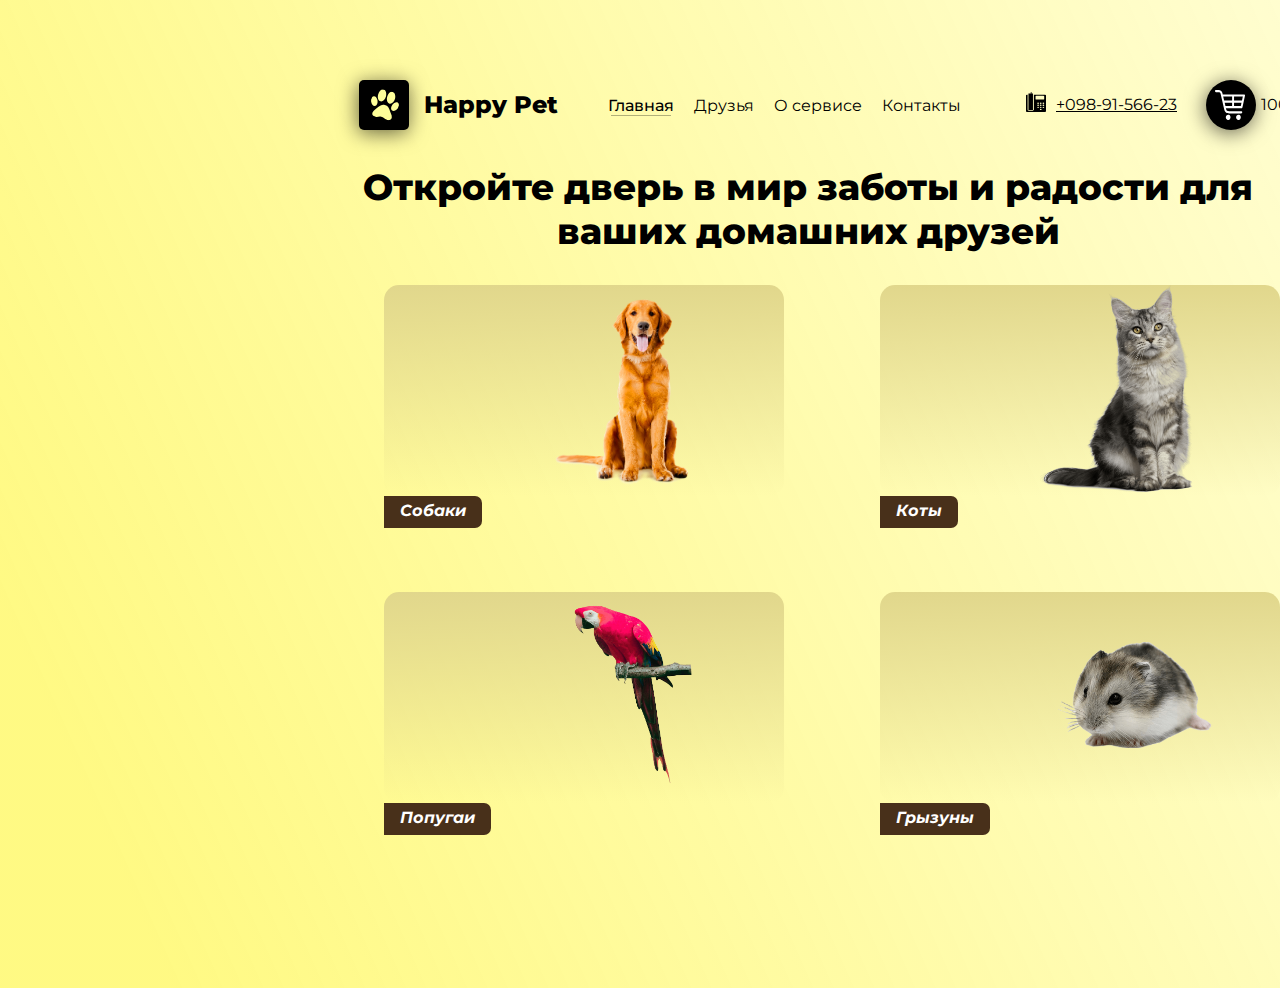
==== shop.html @ 37f69238 "Happy Pet v0.4" ====
<!DOCTYPE html>
<html lang="en">
<head>
    <meta charset="UTF-8">
    <meta name="viewport" content="width=device-width, initial-scale=1.0">
    <link rel="stylesheet" href="css/shop.css">
    <link rel="preconnect" href="https://fonts.googleapis.com">
    <link href="https://fonts.googleapis.com/css2?family=Montserrat:wght@400;500;800&display=swap" rel="stylesheet"> 
    <title>Shop</title>
</head>
<body>
    <header id="header" class="header">
        <div class="headercontainer">
            <div class="nav">
                <div class="logo">
                    <div class="logoimg"> 
                        <img src="img/logo.svg" alt="Happy Pet Logo" class="logoicon">
                        <div class="logorect"></div>
                    </div>
                    <h1 class="logotitle">Happy Pet</h1>
                </div>
                <ul class="menu">
                    <li>
                        <a href="#" class="maintext">
                            Главная
                        </a>
                            <div class="underlining"></div>
                    </li>
                    <li>
                        <a href="#">
                            Друзья
                        </a>
                    </li>
                    <li>
                        <a href="#">
                            О сервисе
                        </a>
                    </li>
                    <li>
                        <a href="#">
                            Контакты
                        </a>
                    </li>
                </ul>
                <div class="telephone">
                    <img src="img/phone.svg" alt="telephone icon" class="telicon">
                    <a href="tel:+0989156623" class="tel">+098-91-566-23</a>
                </div>
                <div class="cart">
                    <div class="cartimg">    
                        <a href="#" class="cartcirclelink">
                            <img src="img/backet.svg" alt="cart icon" class="carticon"></div>
                            <div class="cartcircle"></div>
                        </a>
                    <a href="#" class="amount">100$</a>
                </div>
            </div>
        </div>
    </header>
    <h1 class="title">Откройте дверь в мир заботы и радости для ваших домашних друзей</h1>
    <div class="shop-cards" id="shop-cards">
        <div class="card">

            <div class="cards-title">
                <p class="dog-title">Собаки</p>
            </div>
            <img src="img/dog.png" alt="Dog img" class="img">
        </div>
        <div class="card">

            <div class="cards-title">
                <p class="cat-title">Коты</p>
            </div>
            <img src="img/cat.png" alt="Cat img" class="img">
        </div>
        <div class="card">

            <div class="cards-title">
                <p class="parrot-title">Попугаи</p>
            </div>
            <img src="img/parrot.png" alt="Parrot img" class="img">
        </div>
        <div class="card">
            <div class="cards-title">
                <p class="rodents-title">Грызуны</p>
            </div>
            <img src="img/roadent.png" alt="Roadent img" class="img-roadent">
        </div>
    </div>
</body>
</html>
---- css/shop.css ----
/*-------------------- body --------------------*/
body {
    font-family: 'Montserrat', sans-serif;
    width: 1600px;
    height: 900px;
    overflow: hidden;
    background: linear-gradient(66deg, rgba(255, 245, 30, 0.55) 10%, rgba(255, 255, 155, 0.10) 145%);
}
/*-------------------- body --------------------*/

/*-------------------- container --------------------*/
.headercontainer{
    width: 1170px;
}
/*-------------------- container --------------------*/
/*-------------------- header --------------------*/
.nav{
    display:flex;
    width: 1020px; height: 50px;
    margin-top: 80px; padding-left: 30%;
}
/*-------------------- header --------------------*/
/*-------------------- logo --------------------*/
.logo{
    display:flex;
}
.logoimg{
    width: 50%; height: 50%;
}
.logoicon{
    position: absolute;
    margin-top: 7px; margin-left: 7.5px;
    width: 35px; height: 35px;
    z-index: 1;
}
.logorect{
    border-radius: 5px;;
    width: 50px; height: 50px;
    background: #000;
    filter: drop-shadow(-1px 3px 10px rgba(0, 0, 0, 0.60)); 
    z-index: -1;
}
.logotitle{
    padding-left: 15px;
    margin-top: 10px;
    width: 100%;
    font-size: 24px;
    font-weight: 800;
    text-align: center;
    white-space: nowrap;
}
/*-------------------- logo --------------------*/
/*-------------------- menu --------------------*/
.menu{
    display: flex;
    list-style-type: none;
    font-size: 16px; 
    font-weight: 400;
}
.menu li a{
    text-decoration: none;
    padding: 10px;
    color:#000;
}
.maintext{
    font-weight: 500; 
}
.underlining{
    width: 60px; height: 1px;
    background: rgba(0, 0, 0, 0.30);
    margin-top: 2px; margin: auto;
}
/*-------------------- menu --------------------*/
/*-------------------- telephone --------------------*/
.telephone{
    display: flex;
    width: 180px; height: 20px;
    margin-left: 55px;
}

.telicon{
    width: 20px; height: 20px;
    margin-top: 12px;
}

.tel{
    color:#000;
    width: 170px; height: 10px;
    margin: 10px; margin-top: 15px;
}
/*-------------------- telephone --------------------*/
/*-------------------- cart --------------------*/
.cart{
    display: flex;
    width: 120px; height: 50px;
}
.carticon{
    position: absolute;
    width: 30px; height: 30px;
    margin-left: 9px; margin-top: 10px;;
    z-index: 1;
}
.cartcircle{
    background: #000;
    filter: drop-shadow(-1px 3px 10px rgba(0, 0, 0, 0.60)); 
    width: 50px; height: 50px;
    border-radius: 50%;
    z-index: -1;
}
.amount{
    color: black;
    text-decoration: none;
    margin: 5px; margin-top: 15px;
}
/*-------------------- cart --------------------*/
/*-------------------- header --------------------*/

/*-------------------- title --------------------*/
.title{
    display: flex;
    position: relative;
    justify-content: center; 
    align-items: center;
    margin-top: 35px;
    max-width: 900px;
    color: #000;
    text-align: center;
    font-family: Montserrat;
    font-size: 36px;
    font-style: normal;
    font-weight: 800;
    line-height: normal;
    margin: 0 auto; margin-top: 35px;
}
/*-------------------- title --------------------*/



/*-------------------- offer --------------------*/
.shop-cards{
    display: grid;
    grid-template-columns: repeat(2, auto);
    gap: 32px;
    justify-content: center;
    align-items: center;
    width: auto; height: auto;
    margin-left: 3%;
}

.shop-cards p{
    display: inline-block;
    padding: 0 16px;
    margin-top: 5px;
    width: auto; height: auto;

    color: #FFF;
    text-align: center;
    font-family: Montserrat;
    font-size: 16px;
    font-style: italic;
    font-weight: 700;
    line-height: normal;
}

.cards-title{
    display: inline-block;
    position: relative;
    width: auto;
    max-width: 400px; height: 32px;
    left: 0;
    top: 100%;

    border-radius: 0px 7px 7px 0px;
    background: rgba(70, 46, 24, 0.99);
}

.card{
    display: flex;
    width: 400px; height: 211px;
    margin: 32px;

    border-radius: 15px;
    background: linear-gradient(180deg, #E1D78C 0%, rgba(225, 215, 140, 0.00) 100%);
}

.img{
    display: flex;
    position: relative;
    width: auto; height: auto;
    margin: 0 auto;
}

.img-roadent{
    display: flex;
    position: relative;
    width: auto; height: auto;
    margin: 50px auto;
    max-height: 50%;
}
/*-------------------- offer --------------------*/
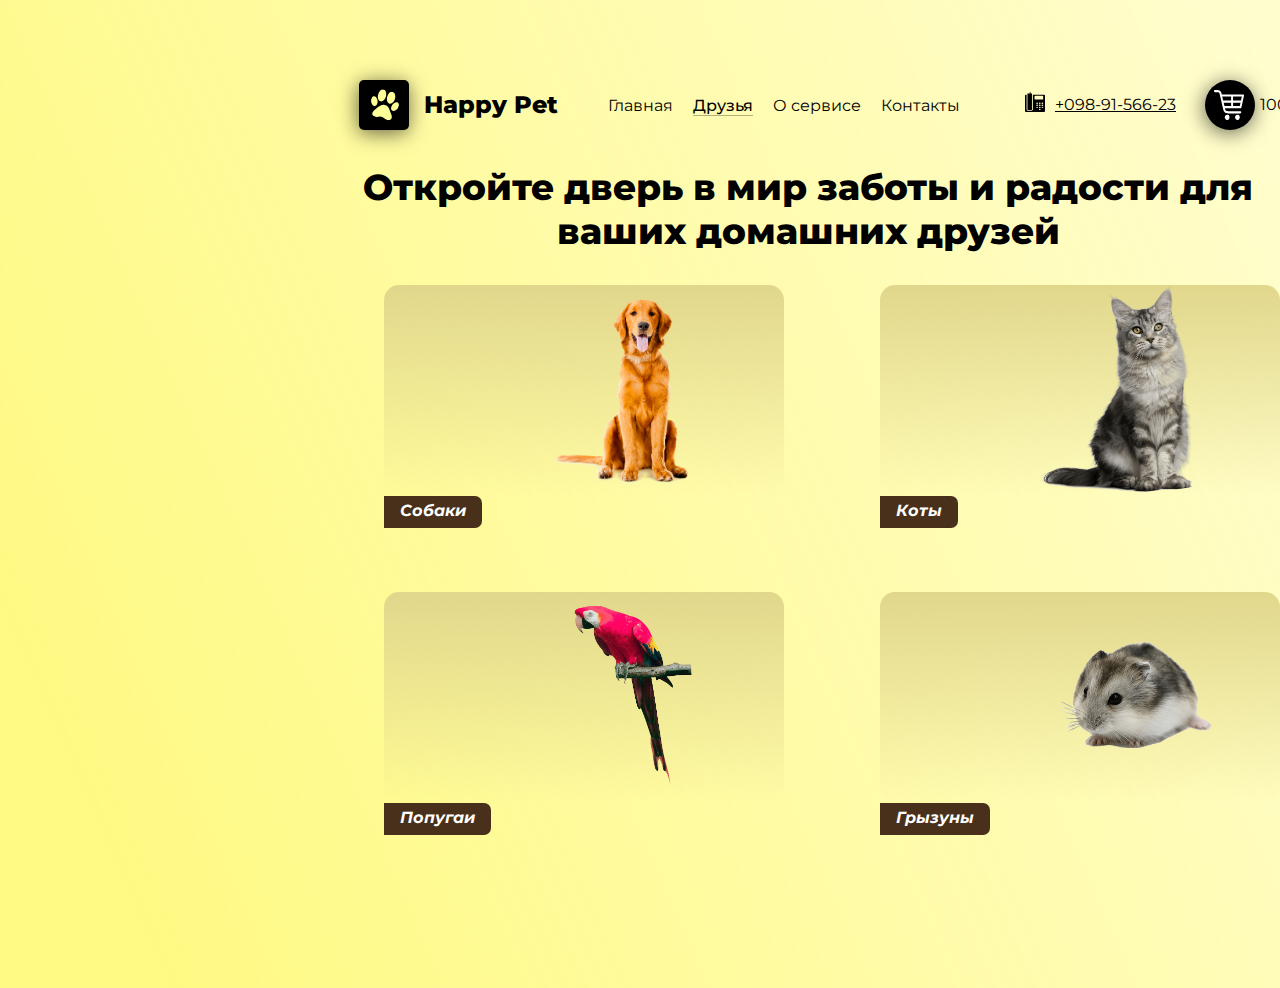
==== commit f1490e28: "Happy Pet" ====
--- a/shop.html
+++ b/shop.html
@@ -6,7 +6,7 @@
     <link rel="stylesheet" href="css/shop.css">
     <link rel="preconnect" href="https://fonts.googleapis.com">
     <link href="https://fonts.googleapis.com/css2?family=Montserrat:wght@400;500;800&display=swap" rel="stylesheet"> 
-    <title>Shop</title>
+    <title>Happy Pet</title>
 </head>
 <body>
     <header id="header" class="header">
@@ -21,18 +21,18 @@
                 </div>
                 <ul class="menu">
                     <li>
-                        <a href="#" class="maintext">
+                        <a href="index.html">
                             Главная
-                        </a>
-                            <div class="underlining"></div>
-                    </li>
-                    <li>
-                        <a href="#">
-                            Друзья
                         </a>
                     </li>
                     <li>
-                        <a href="#">
+                        <a href="shop.html" class="maintext">
+                            Друзья
+                        </a>
+                        <div class="underlining"></div>
+                    </li>
+                    <li>
+                        <a href="about.html">
                             О сервисе
                         </a>
                     </li>
